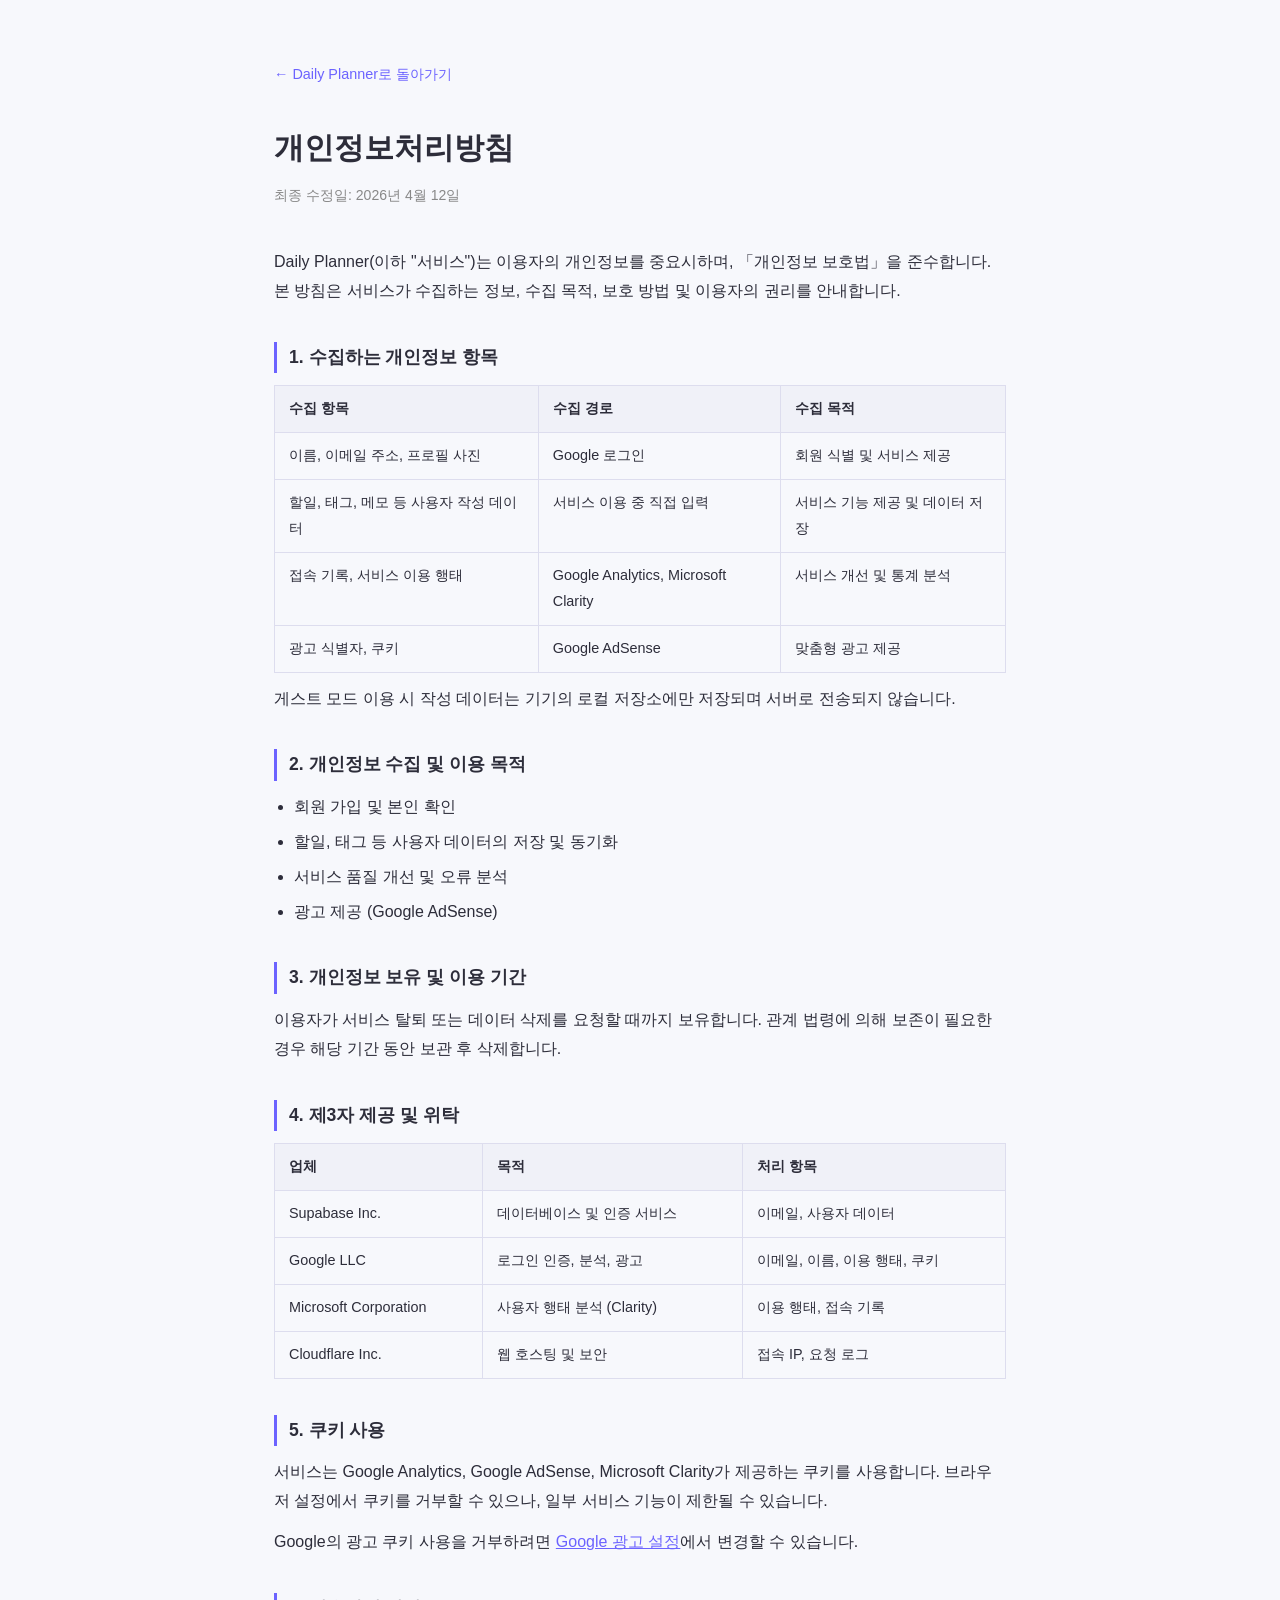
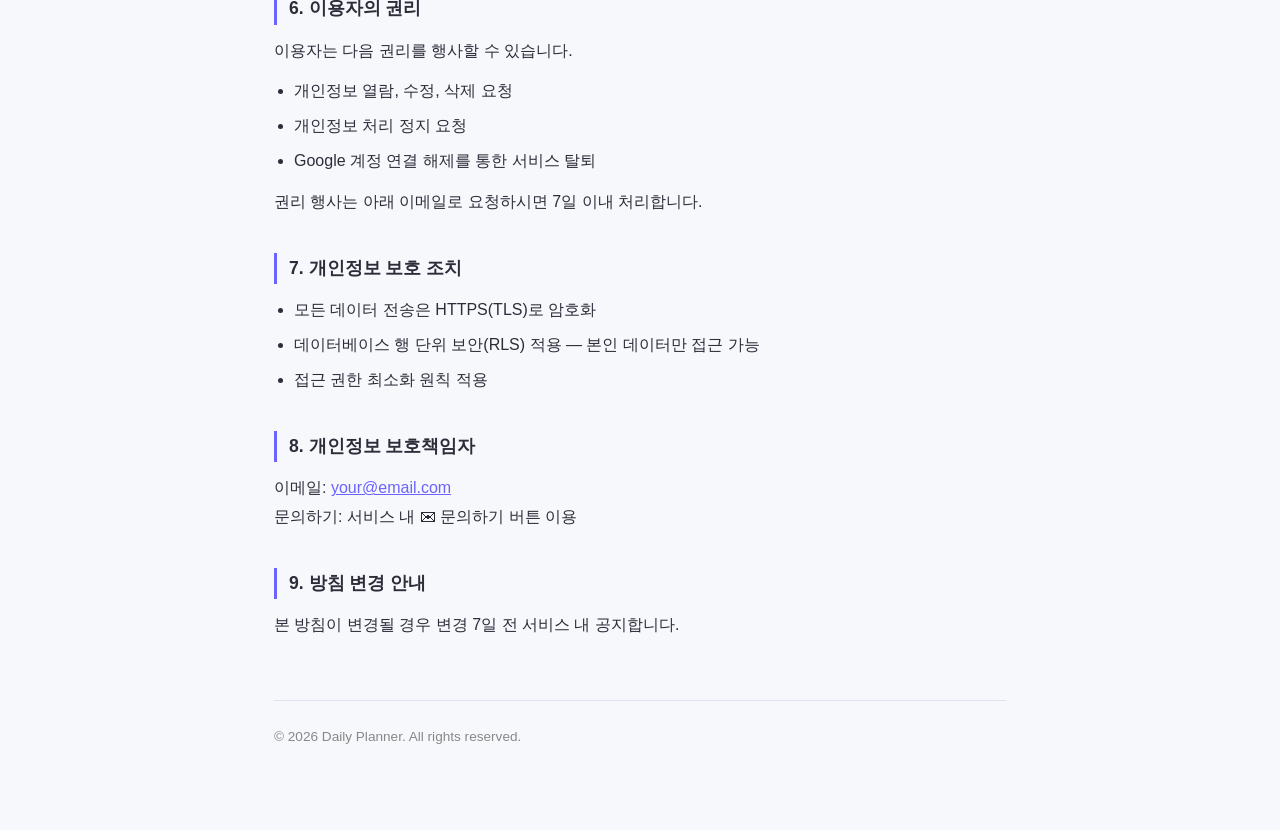
==== privacy.html @ 53e78f2d "Add privacy policy page and footer link - privacy.html: Korean privacy policy covering Google OAuth," ====
<!doctype html>
<html lang="ko">
<head>
  <meta charset="UTF-8" />
  <meta name="viewport" content="width=device-width, initial-scale=1.0" />
  <title>개인정보처리방침 — Daily Planner</title>
  <style>
    * { box-sizing: border-box; margin: 0; padding: 0; }
    body {
      font-family: -apple-system, BlinkMacSystemFont, 'Segoe UI', sans-serif;
      background: #f7f8fc;
      color: #2d2d3a;
      line-height: 1.8;
    }
    .wrap {
      max-width: 780px;
      margin: 0 auto;
      padding: 60px 24px 80px;
    }
    .back {
      display: inline-block;
      margin-bottom: 32px;
      color: #6c63ff;
      text-decoration: none;
      font-size: 0.9rem;
    }
    .back:hover { text-decoration: underline; }
    h1 {
      font-size: 1.9rem;
      font-weight: 700;
      margin-bottom: 8px;
    }
    .updated {
      color: #888;
      font-size: 0.88rem;
      margin-bottom: 40px;
    }
    h2 {
      font-size: 1.1rem;
      font-weight: 700;
      margin: 36px 0 12px;
      padding-left: 12px;
      border-left: 3px solid #6c63ff;
    }
    p { margin-bottom: 12px; }
    ul {
      padding-left: 20px;
      margin-bottom: 12px;
    }
    ul li { margin-bottom: 6px; }
    table {
      width: 100%;
      border-collapse: collapse;
      font-size: 0.9rem;
      margin-bottom: 12px;
    }
    th, td {
      border: 1px solid #dde;
      padding: 10px 14px;
      text-align: left;
      vertical-align: top;
    }
    th { background: #f0f1f8; font-weight: 600; }
    a { color: #6c63ff; }
    .footer {
      margin-top: 60px;
      padding-top: 24px;
      border-top: 1px solid #e0e2f0;
      font-size: 0.85rem;
      color: #888;
    }
  </style>
</head>
<body>
  <div class="wrap">
    <a class="back" href="/">← Daily Planner로 돌아가기</a>

    <h1>개인정보처리방침</h1>
    <p class="updated">최종 수정일: 2026년 4월 12일</p>

    <p>
      Daily Planner(이하 "서비스")는 이용자의 개인정보를 중요시하며,
      「개인정보 보호법」을 준수합니다. 본 방침은 서비스가 수집하는 정보,
      수집 목적, 보호 방법 및 이용자의 권리를 안내합니다.
    </p>

    <h2>1. 수집하는 개인정보 항목</h2>
    <table>
      <thead>
        <tr><th>수집 항목</th><th>수집 경로</th><th>수집 목적</th></tr>
      </thead>
      <tbody>
        <tr>
          <td>이름, 이메일 주소, 프로필 사진</td>
          <td>Google 로그인</td>
          <td>회원 식별 및 서비스 제공</td>
        </tr>
        <tr>
          <td>할일, 태그, 메모 등 사용자 작성 데이터</td>
          <td>서비스 이용 중 직접 입력</td>
          <td>서비스 기능 제공 및 데이터 저장</td>
        </tr>
        <tr>
          <td>접속 기록, 서비스 이용 행태</td>
          <td>Google Analytics, Microsoft Clarity</td>
          <td>서비스 개선 및 통계 분석</td>
        </tr>
        <tr>
          <td>광고 식별자, 쿠키</td>
          <td>Google AdSense</td>
          <td>맞춤형 광고 제공</td>
        </tr>
      </tbody>
    </table>
    <p>게스트 모드 이용 시 작성 데이터는 기기의 로컬 저장소에만 저장되며 서버로 전송되지 않습니다.</p>

    <h2>2. 개인정보 수집 및 이용 목적</h2>
    <ul>
      <li>회원 가입 및 본인 확인</li>
      <li>할일, 태그 등 사용자 데이터의 저장 및 동기화</li>
      <li>서비스 품질 개선 및 오류 분석</li>
      <li>광고 제공 (Google AdSense)</li>
    </ul>

    <h2>3. 개인정보 보유 및 이용 기간</h2>
    <p>
      이용자가 서비스 탈퇴 또는 데이터 삭제를 요청할 때까지 보유합니다.
      관계 법령에 의해 보존이 필요한 경우 해당 기간 동안 보관 후 삭제합니다.
    </p>

    <h2>4. 제3자 제공 및 위탁</h2>
    <table>
      <thead>
        <tr><th>업체</th><th>목적</th><th>처리 항목</th></tr>
      </thead>
      <tbody>
        <tr>
          <td>Supabase Inc.</td>
          <td>데이터베이스 및 인증 서비스</td>
          <td>이메일, 사용자 데이터</td>
        </tr>
        <tr>
          <td>Google LLC</td>
          <td>로그인 인증, 분석, 광고</td>
          <td>이메일, 이름, 이용 행태, 쿠키</td>
        </tr>
        <tr>
          <td>Microsoft Corporation</td>
          <td>사용자 행태 분석 (Clarity)</td>
          <td>이용 행태, 접속 기록</td>
        </tr>
        <tr>
          <td>Cloudflare Inc.</td>
          <td>웹 호스팅 및 보안</td>
          <td>접속 IP, 요청 로그</td>
        </tr>
      </tbody>
    </table>

    <h2>5. 쿠키 사용</h2>
    <p>
      서비스는 Google Analytics, Google AdSense, Microsoft Clarity가
      제공하는 쿠키를 사용합니다. 브라우저 설정에서 쿠키를 거부할 수 있으나,
      일부 서비스 기능이 제한될 수 있습니다.
    </p>
    <p>
      Google의 광고 쿠키 사용을 거부하려면
      <a href="https://adssettings.google.com" target="_blank" rel="noopener">Google 광고 설정</a>에서
      변경할 수 있습니다.
    </p>

    <h2>6. 이용자의 권리</h2>
    <p>이용자는 다음 권리를 행사할 수 있습니다.</p>
    <ul>
      <li>개인정보 열람, 수정, 삭제 요청</li>
      <li>개인정보 처리 정지 요청</li>
      <li>Google 계정 연결 해제를 통한 서비스 탈퇴</li>
    </ul>
    <p>권리 행사는 아래 이메일로 요청하시면 7일 이내 처리합니다.</p>

    <h2>7. 개인정보 보호 조치</h2>
    <ul>
      <li>모든 데이터 전송은 HTTPS(TLS)로 암호화</li>
      <li>데이터베이스 행 단위 보안(RLS) 적용 — 본인 데이터만 접근 가능</li>
      <li>접근 권한 최소화 원칙 적용</li>
    </ul>

    <h2>8. 개인정보 보호책임자</h2>
    <p>
      이메일: <a href="mailto:your@email.com">your@email.com</a><br>
      문의하기: 서비스 내 ✉ 문의하기 버튼 이용
    </p>

    <h2>9. 방침 변경 안내</h2>
    <p>
      본 방침이 변경될 경우 변경 7일 전 서비스 내 공지합니다.
    </p>

    <div class="footer">
      © 2026 Daily Planner. All rights reserved.
    </div>
  </div>
</body>
</html>
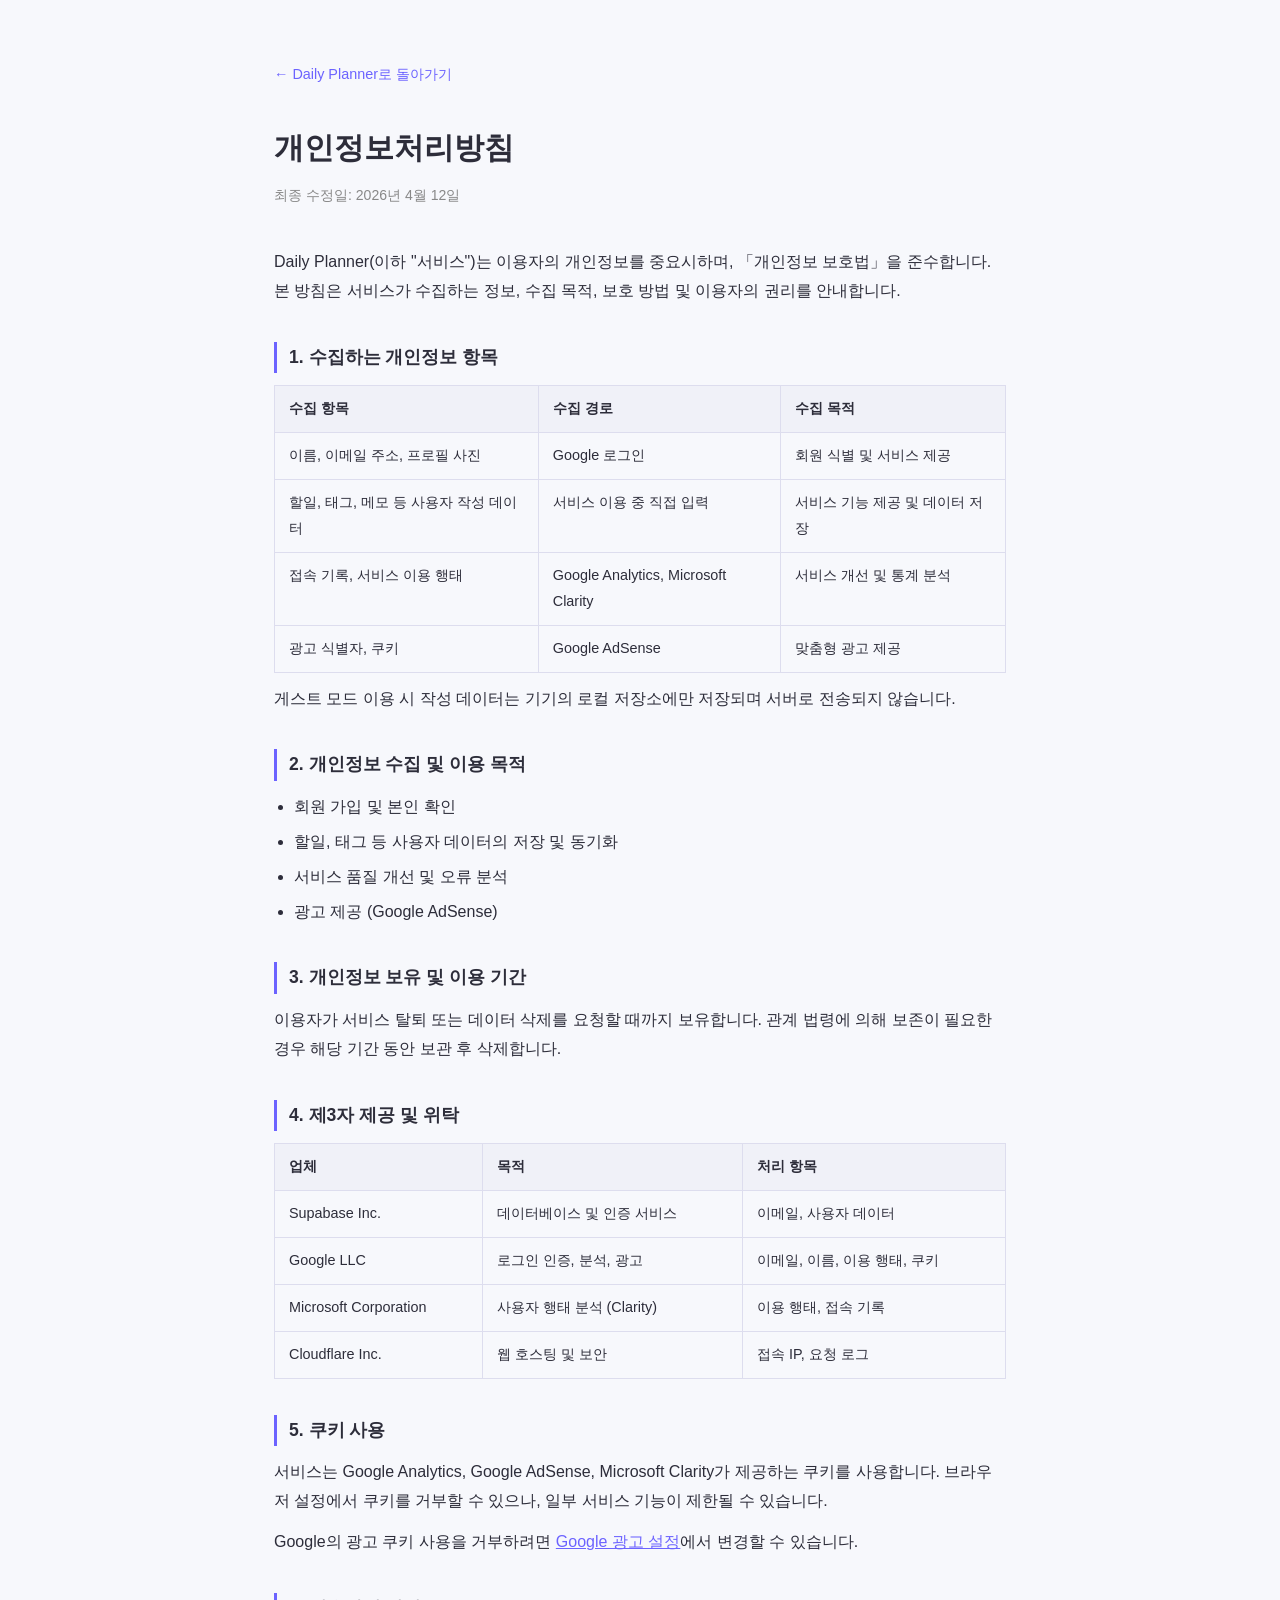
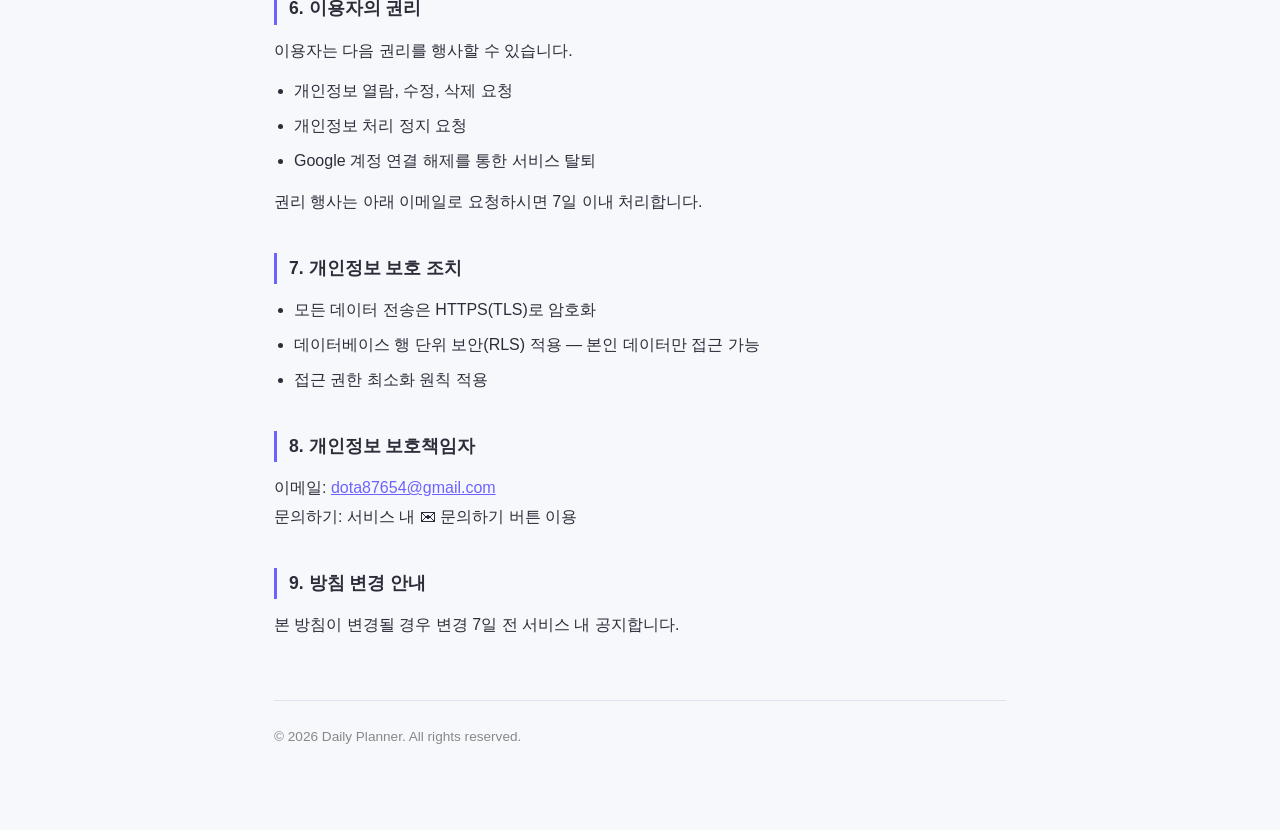
==== commit 27dc18d5: "Update privacy policy with contact email Co-Authored-By: Claude Sonnet 4.6 <noreply@anthropic.com>" ====
--- a/privacy.html
+++ b/privacy.html
@@ -187,7 +187,7 @@
 
     <h2>8. 개인정보 보호책임자</h2>
     <p>
-      이메일: <a href="mailto:your@email.com">your@email.com</a><br>
+      이메일: <a href="mailto:dota87654@gmail.com">dota87654@gmail.com</a><br>
       문의하기: 서비스 내 ✉ 문의하기 버튼 이용
     </p>
 
